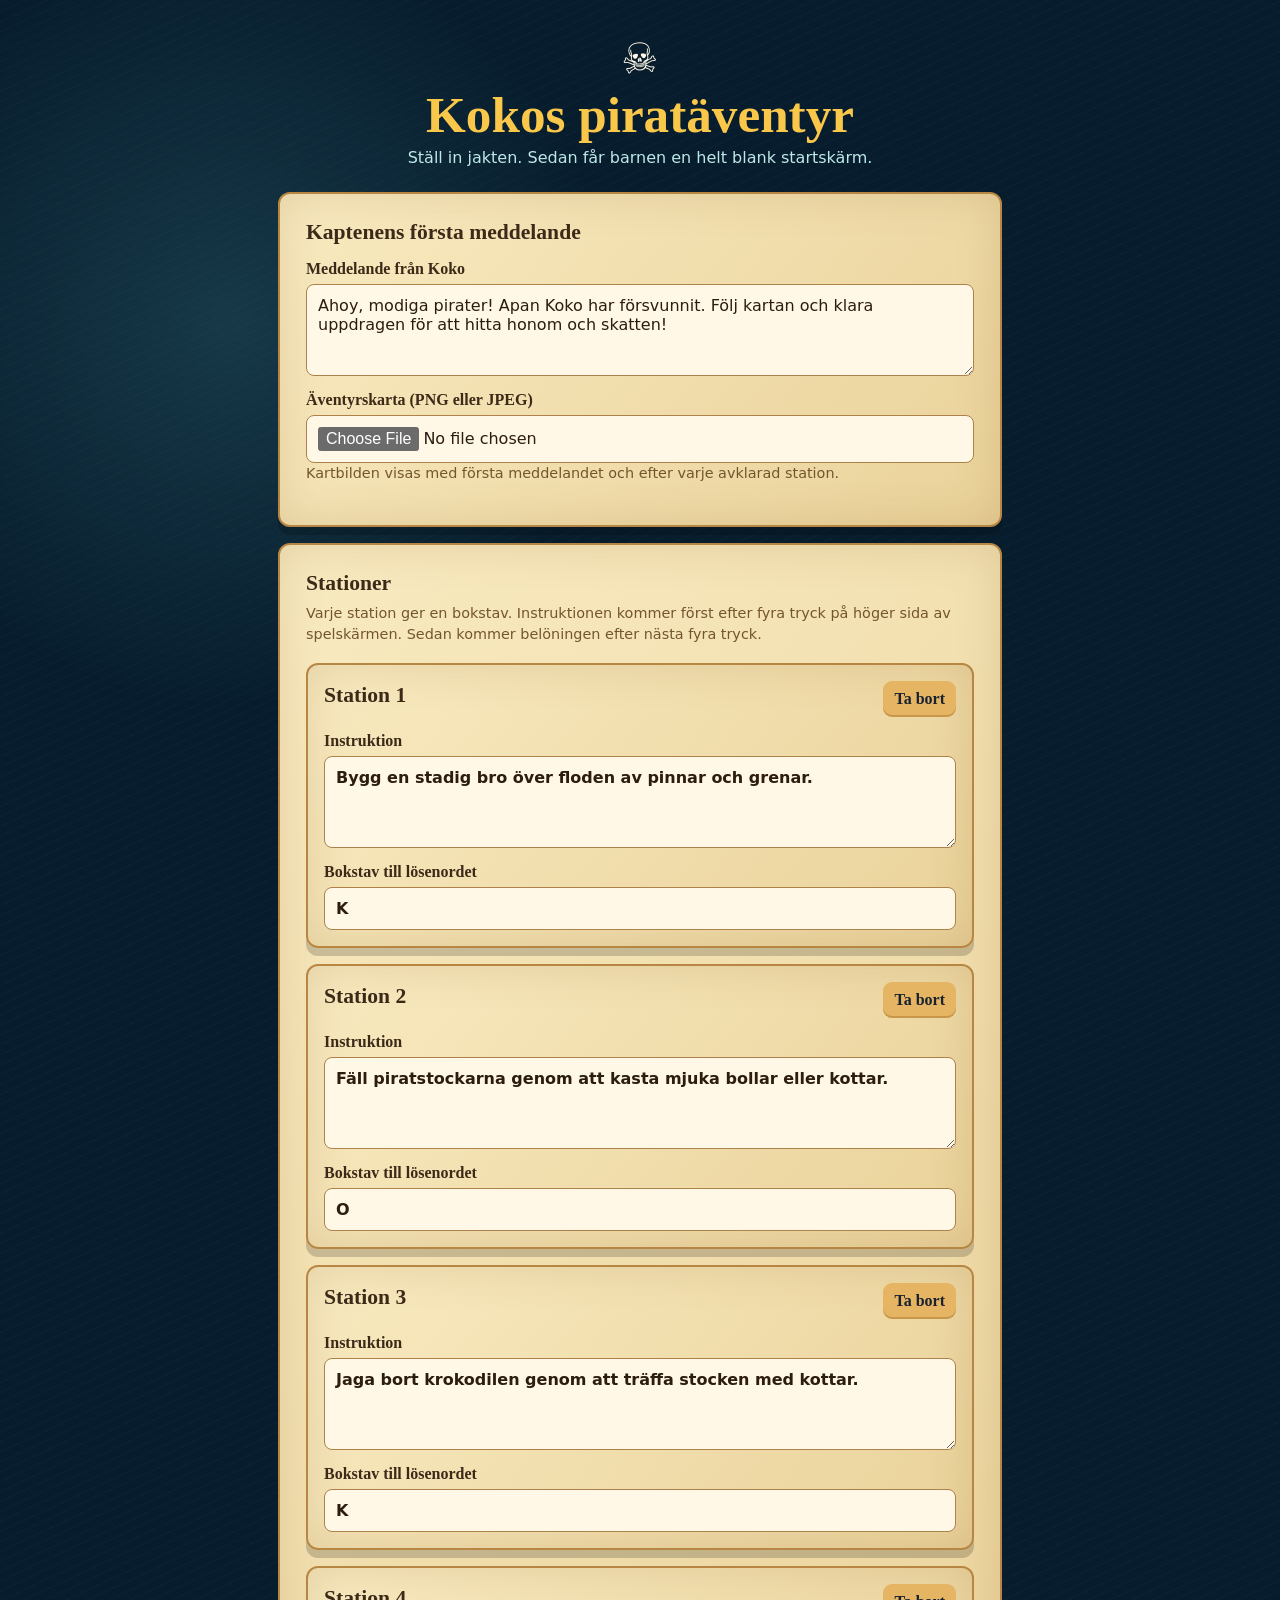
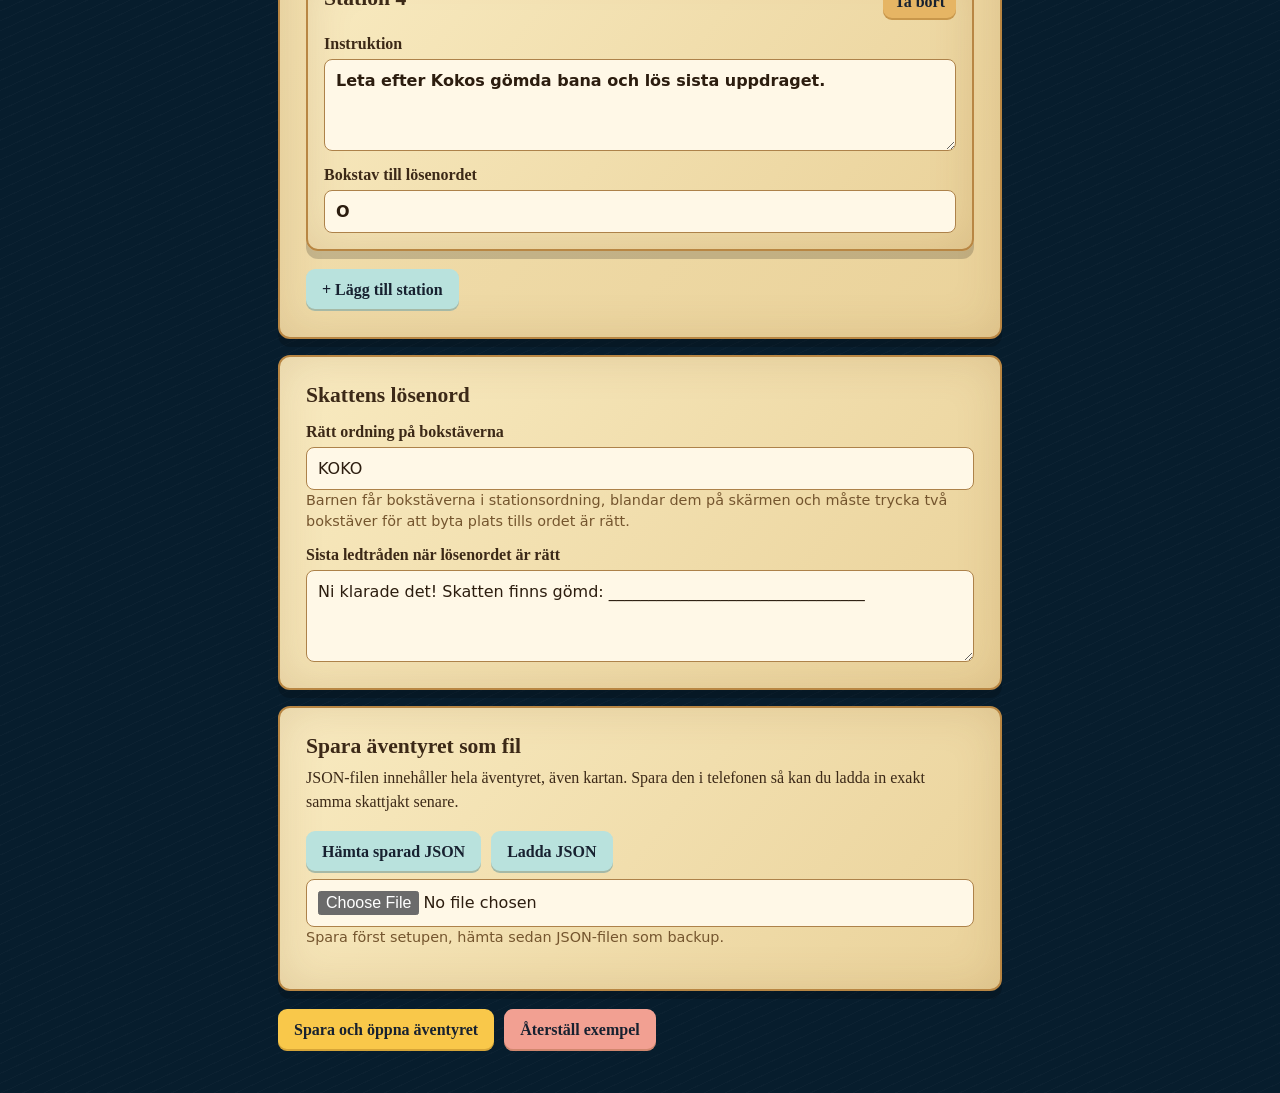
==== latest/index.html @ f2a34ed7 "Add cache-free adventure entry point" ====
<!doctype html>
<html lang="sv">
  <head>
    <meta charset="UTF-8" />
    <meta name="viewport" content="width=device-width, initial-scale=1, viewport-fit=cover" />
    <meta name="theme-color" content="#071d2d" />
    <meta name="description" content="Kokos piratäventyr" />
    <base href="../" />
    <link rel="manifest" href="manifest.webmanifest?v=3" />
    <link rel="stylesheet" href="styles.css?v=3" />
    <title>Kokos piratäventyr</title>
  </head>
  <body>
    <main id="app" aria-live="polite"></main>
    <script src="app.js?v=3"></script>
  </body>
</html>
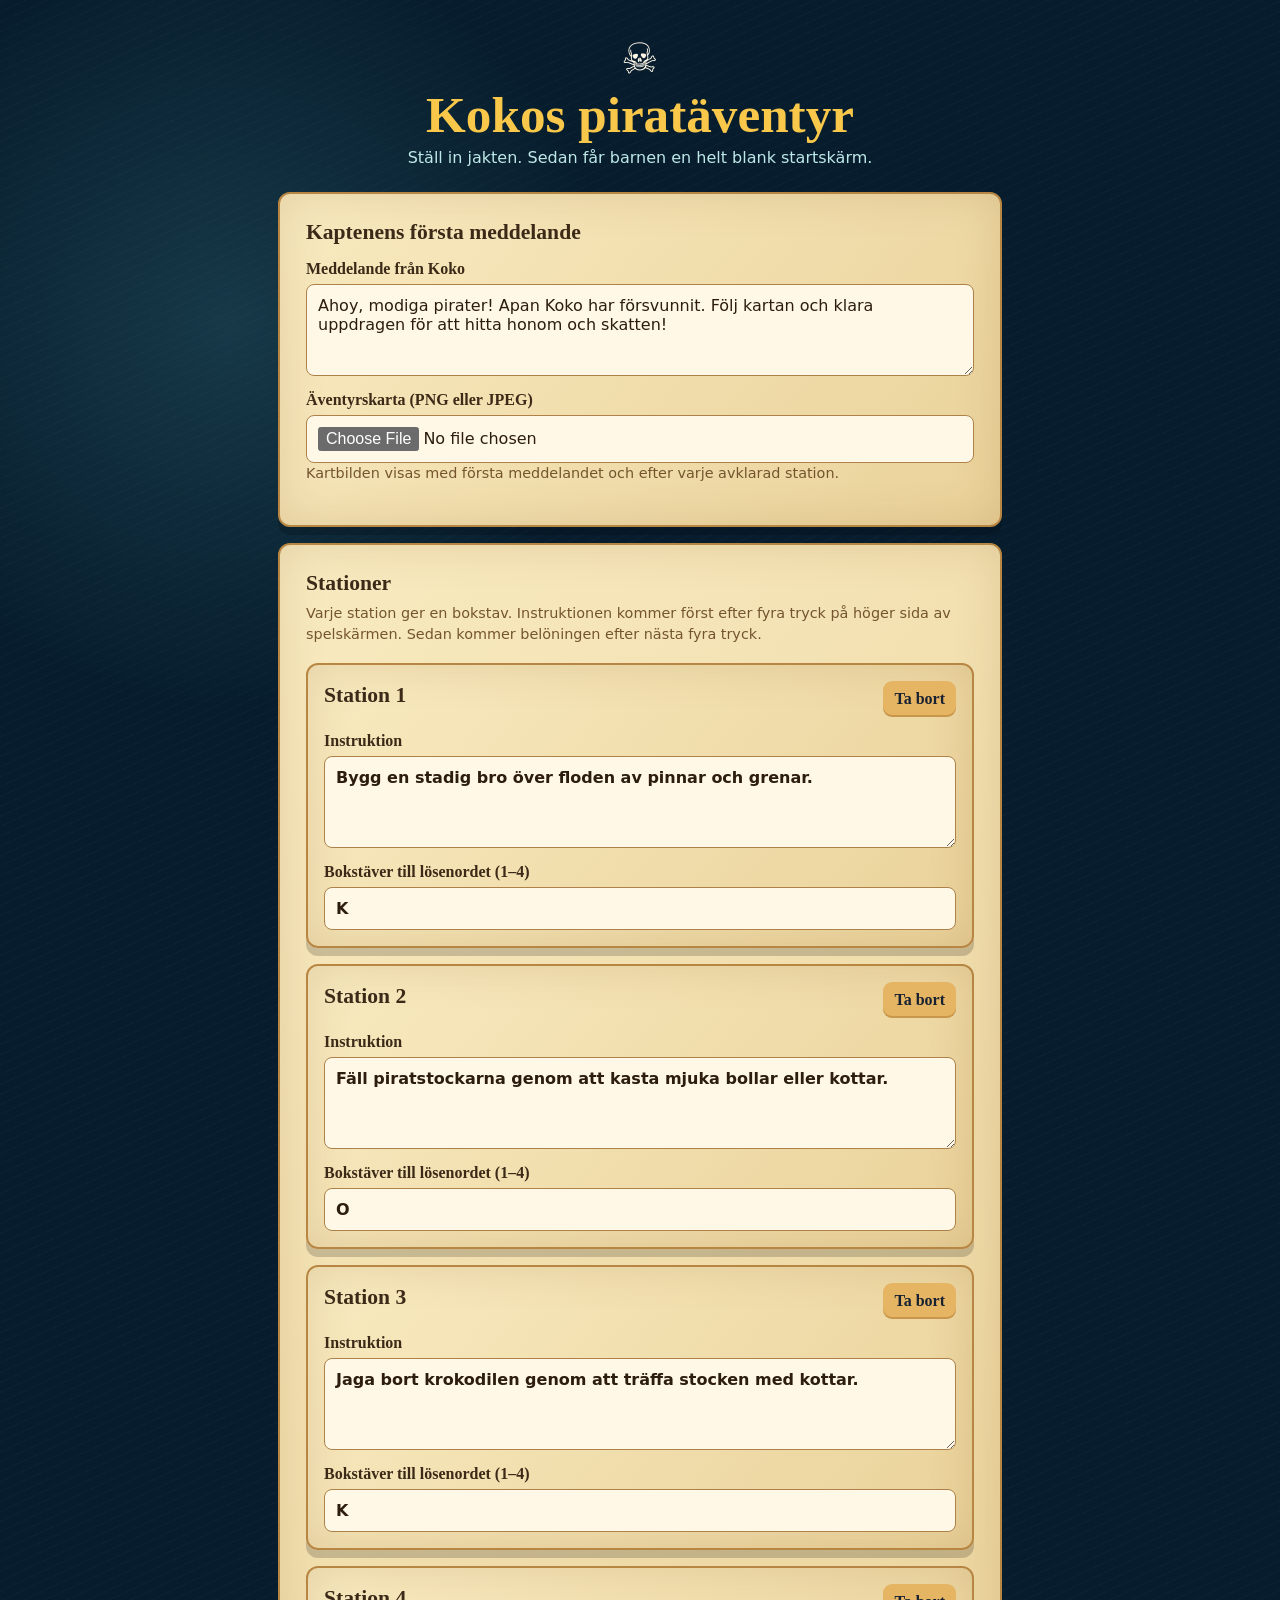
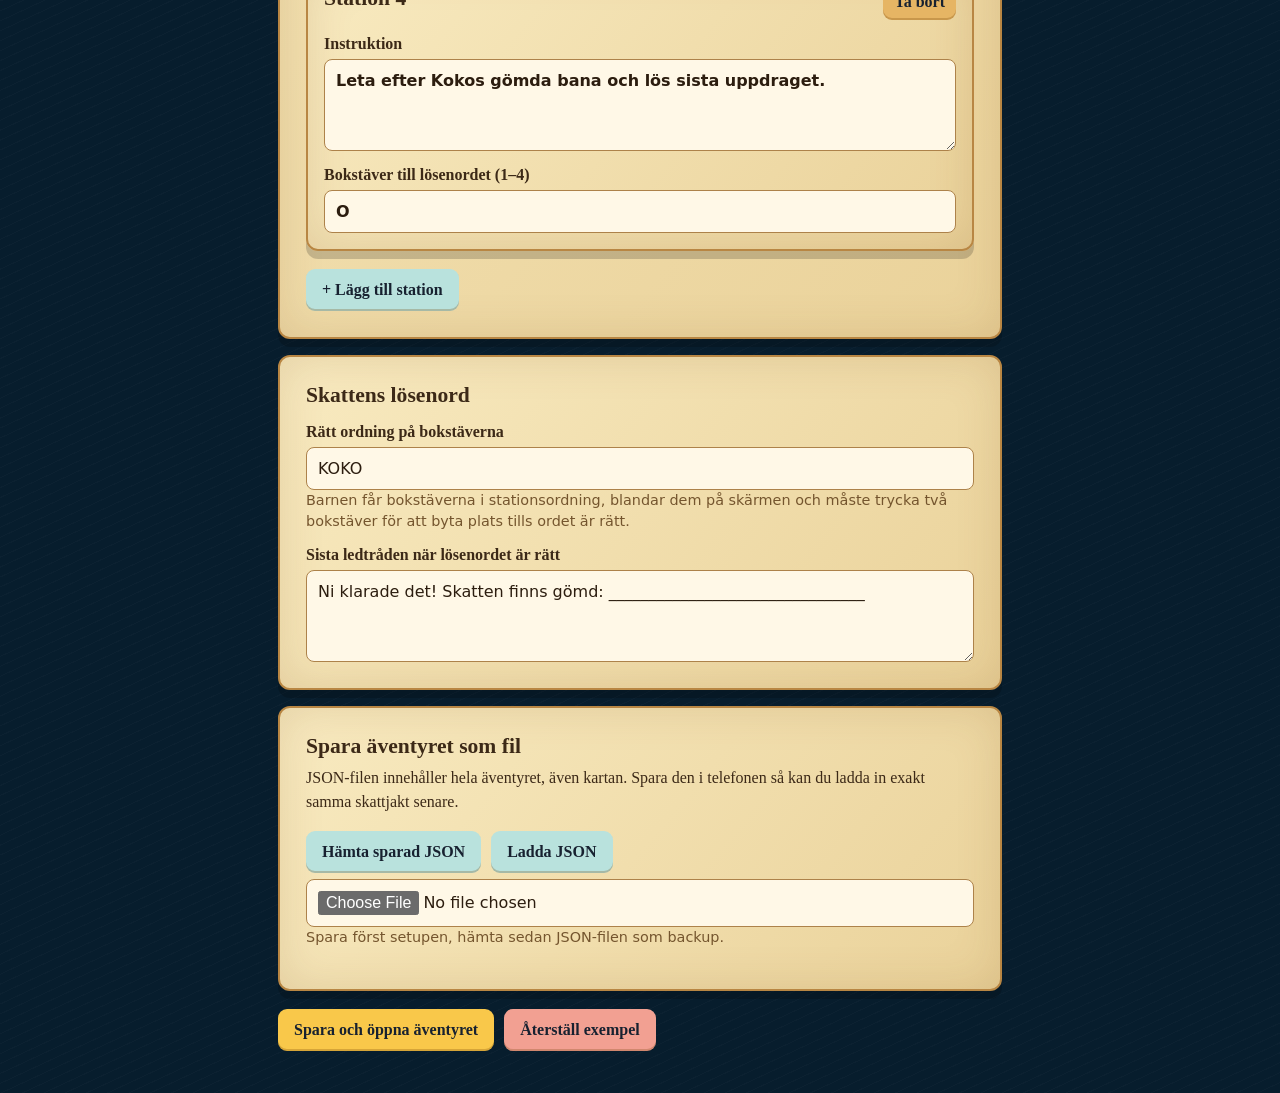
==== commit 36f408de: "Allow up to four letters per station" ====
--- a/latest/index.html
+++ b/latest/index.html
@@ -6,12 +6,12 @@
     <meta name="theme-color" content="#071d2d" />
     <meta name="description" content="Kokos piratäventyr" />
     <base href="../" />
-    <link rel="manifest" href="manifest.webmanifest?v=3" />
-    <link rel="stylesheet" href="styles.css?v=3" />
+    <link rel="manifest" href="manifest.webmanifest?v=5" />
+    <link rel="stylesheet" href="styles.css?v=5" />
     <title>Kokos piratäventyr</title>
   </head>
   <body>
     <main id="app" aria-live="polite"></main>
-    <script src="app.js?v=3"></script>
+    <script src="app.js?v=5"></script>
   </body>
 </html>
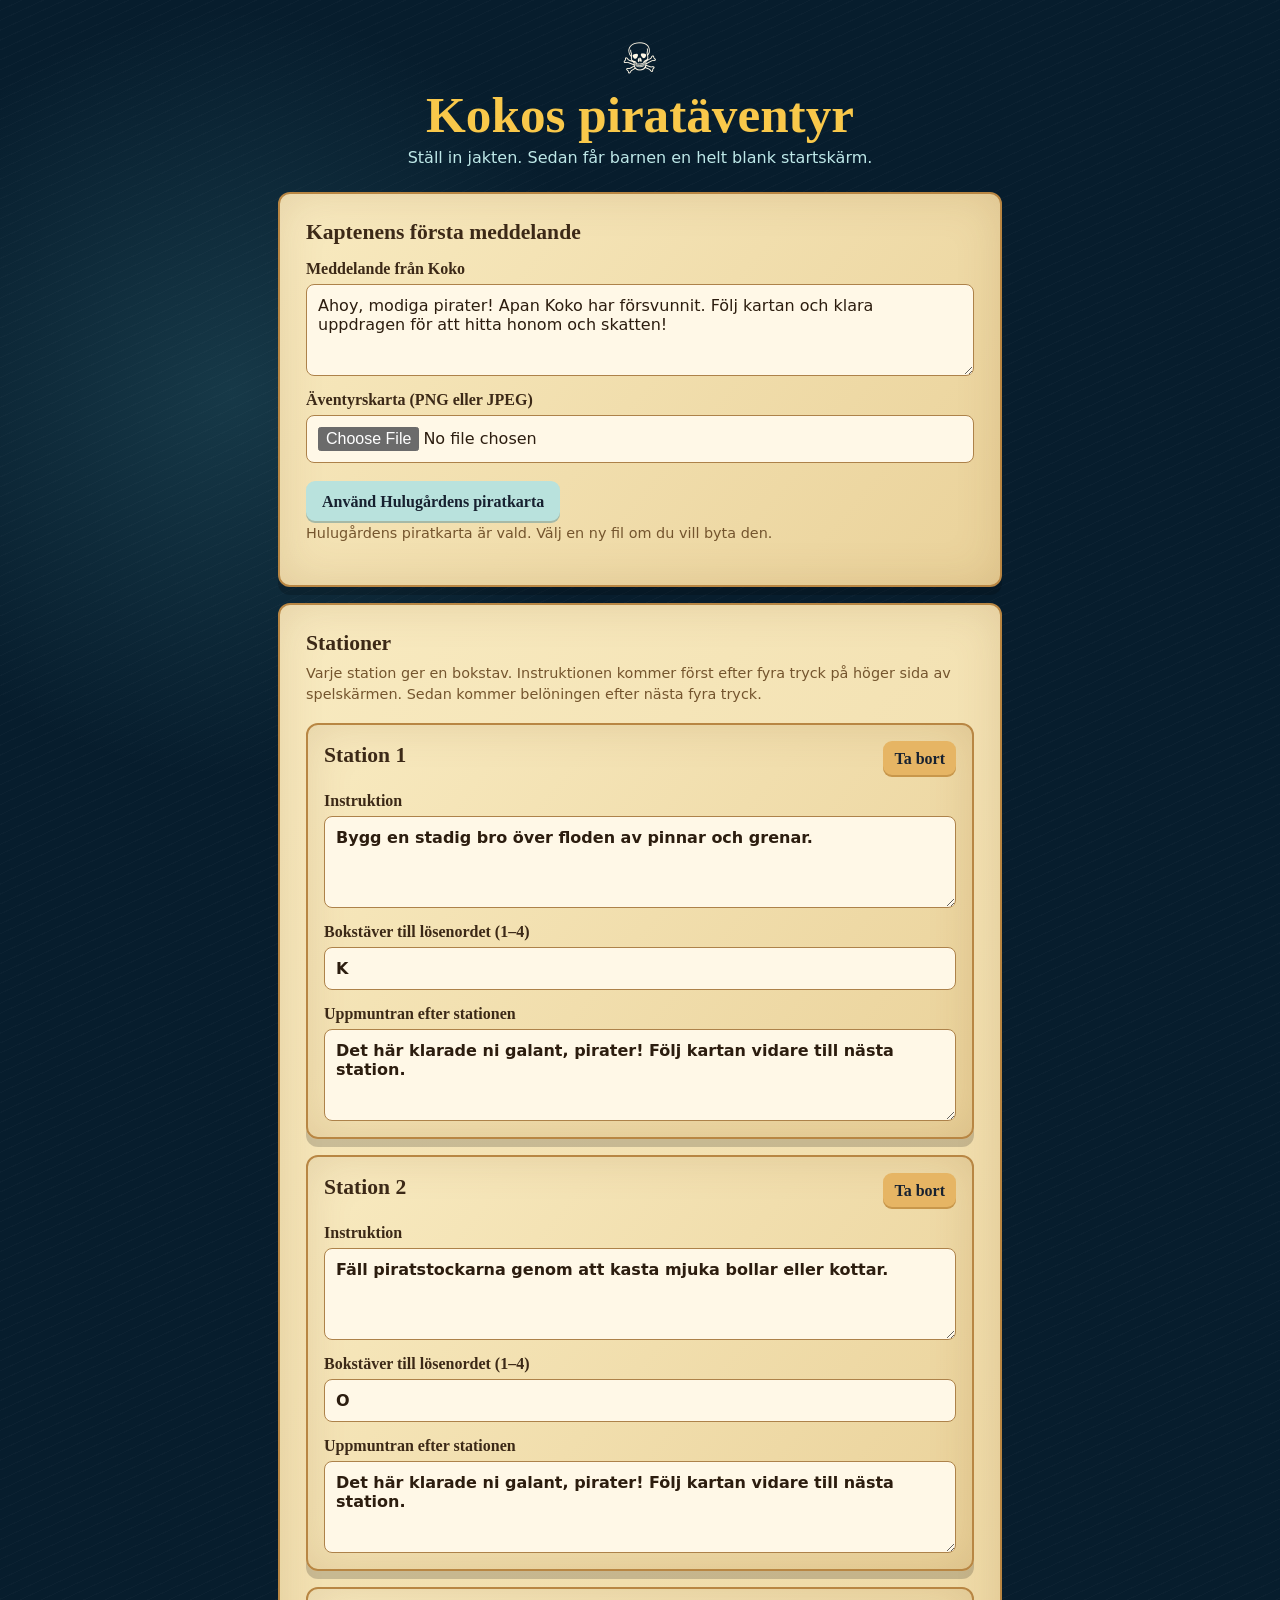
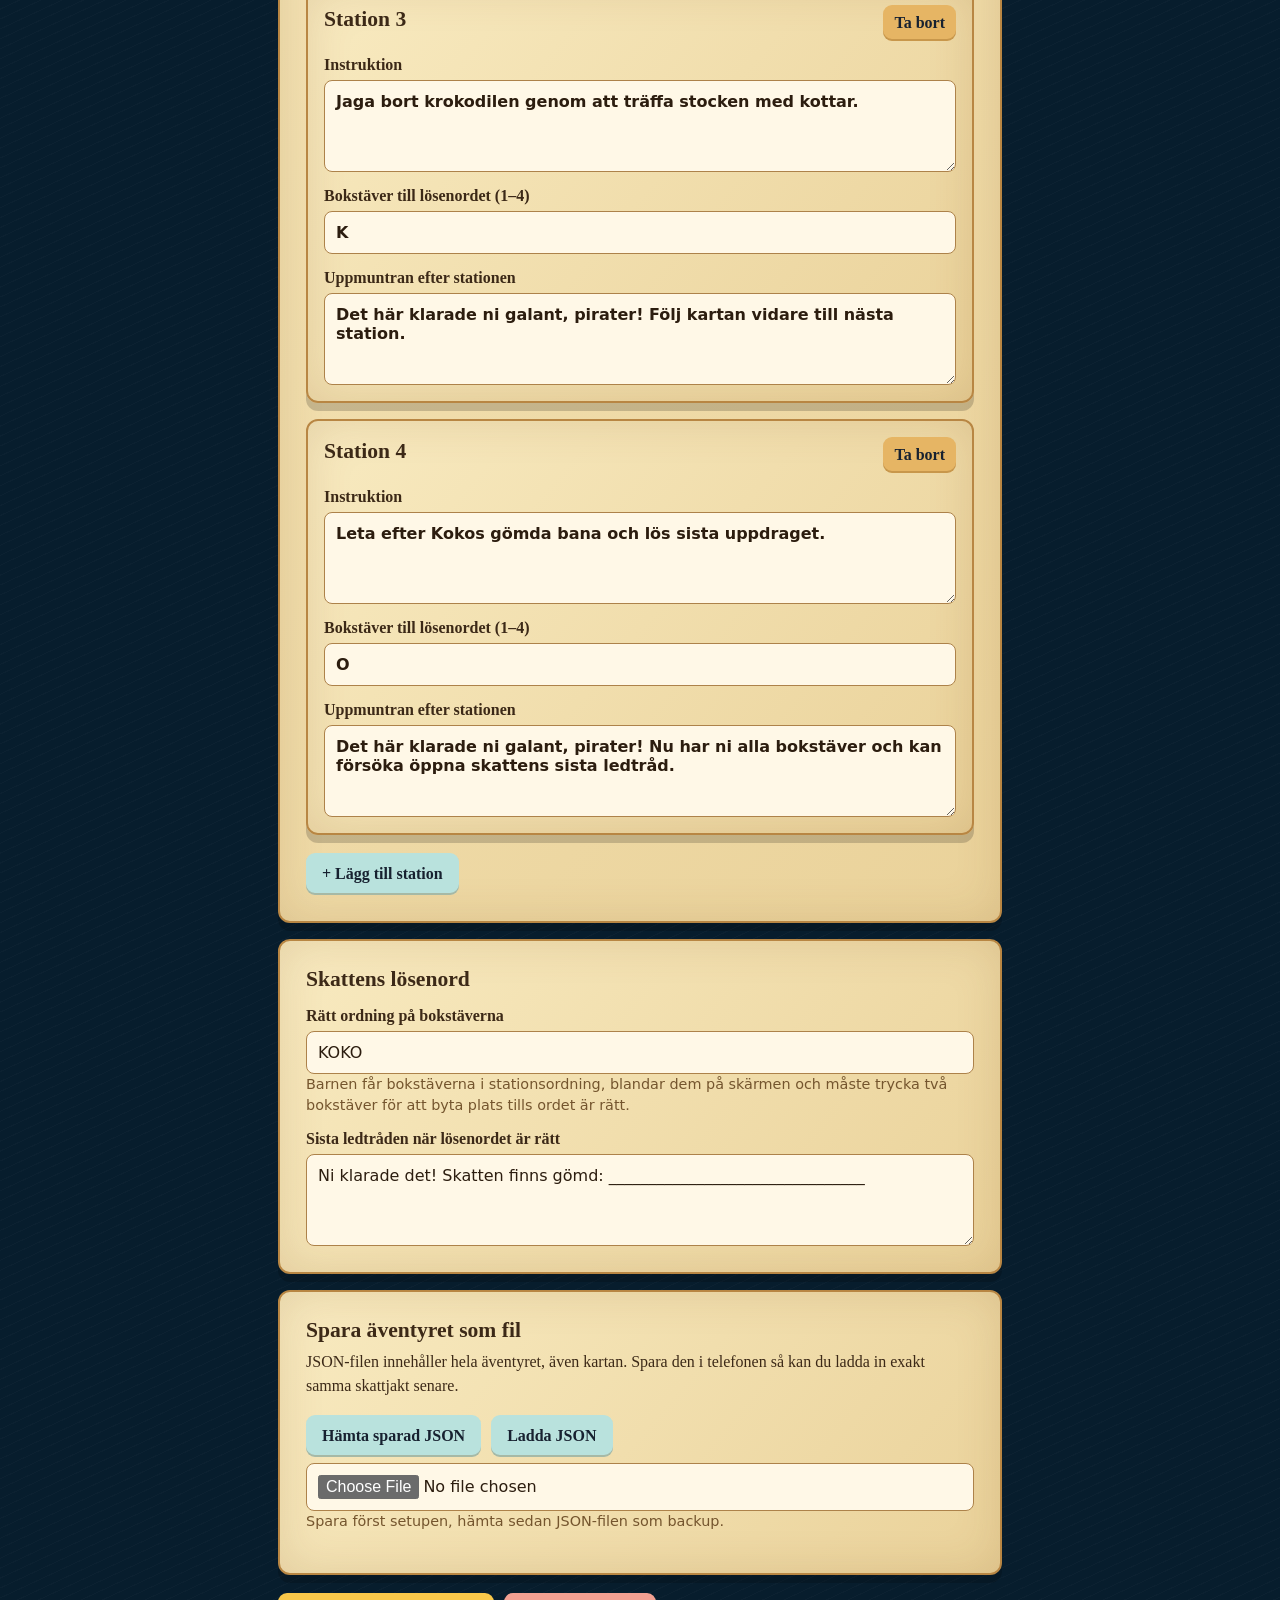
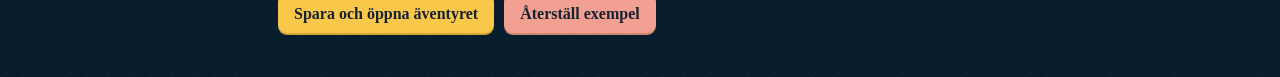
==== commit dd839c73: "Refresh pirate map and encouragement cache" ====
--- a/latest/index.html
+++ b/latest/index.html
@@ -6,12 +6,12 @@
     <meta name="theme-color" content="#071d2d" />
     <meta name="description" content="Kokos piratäventyr" />
     <base href="../" />
-    <link rel="manifest" href="manifest.webmanifest?v=5" />
-    <link rel="stylesheet" href="styles.css?v=5" />
+    <link rel="manifest" href="manifest.webmanifest?v=7" />
+    <link rel="stylesheet" href="styles.css?v=7" />
     <title>Kokos piratäventyr</title>
   </head>
   <body>
     <main id="app" aria-live="polite"></main>
-    <script src="app.js?v=5"></script>
+    <script src="app.js?v=7"></script>
   </body>
 </html>
